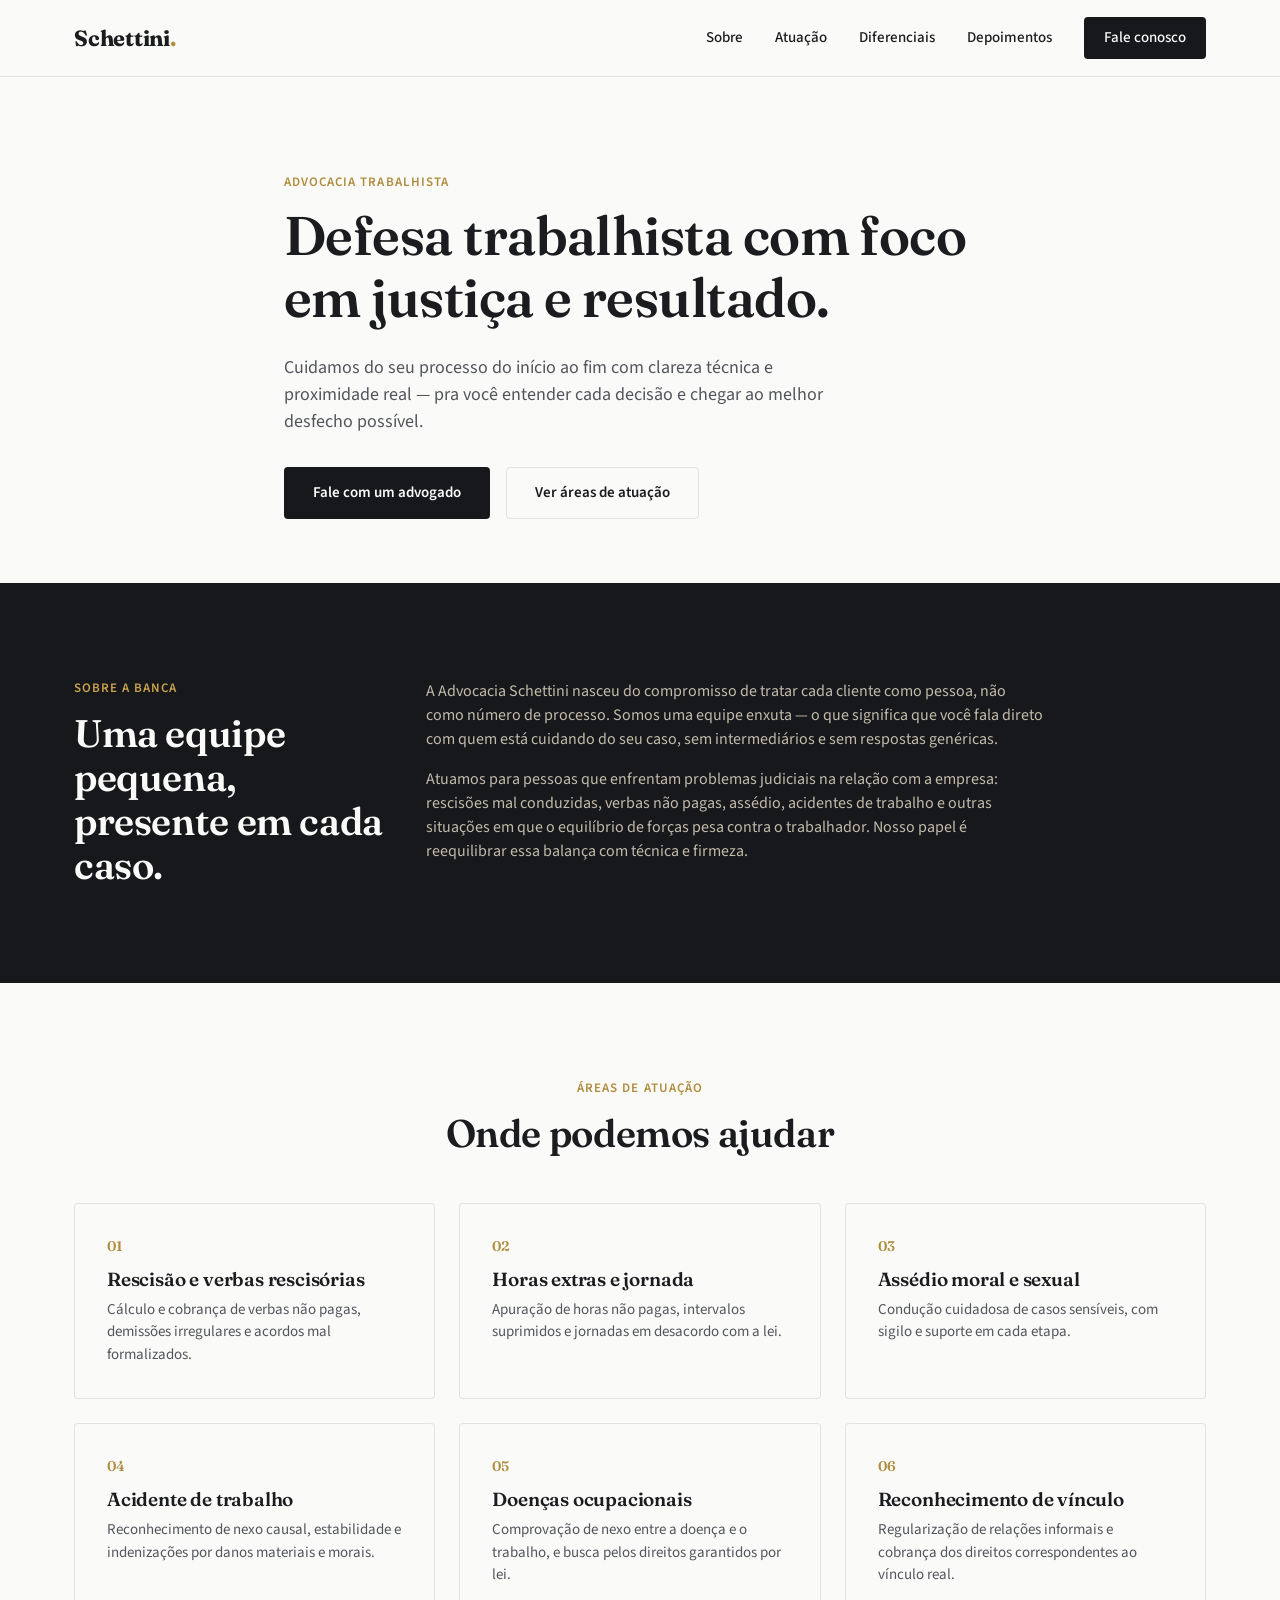
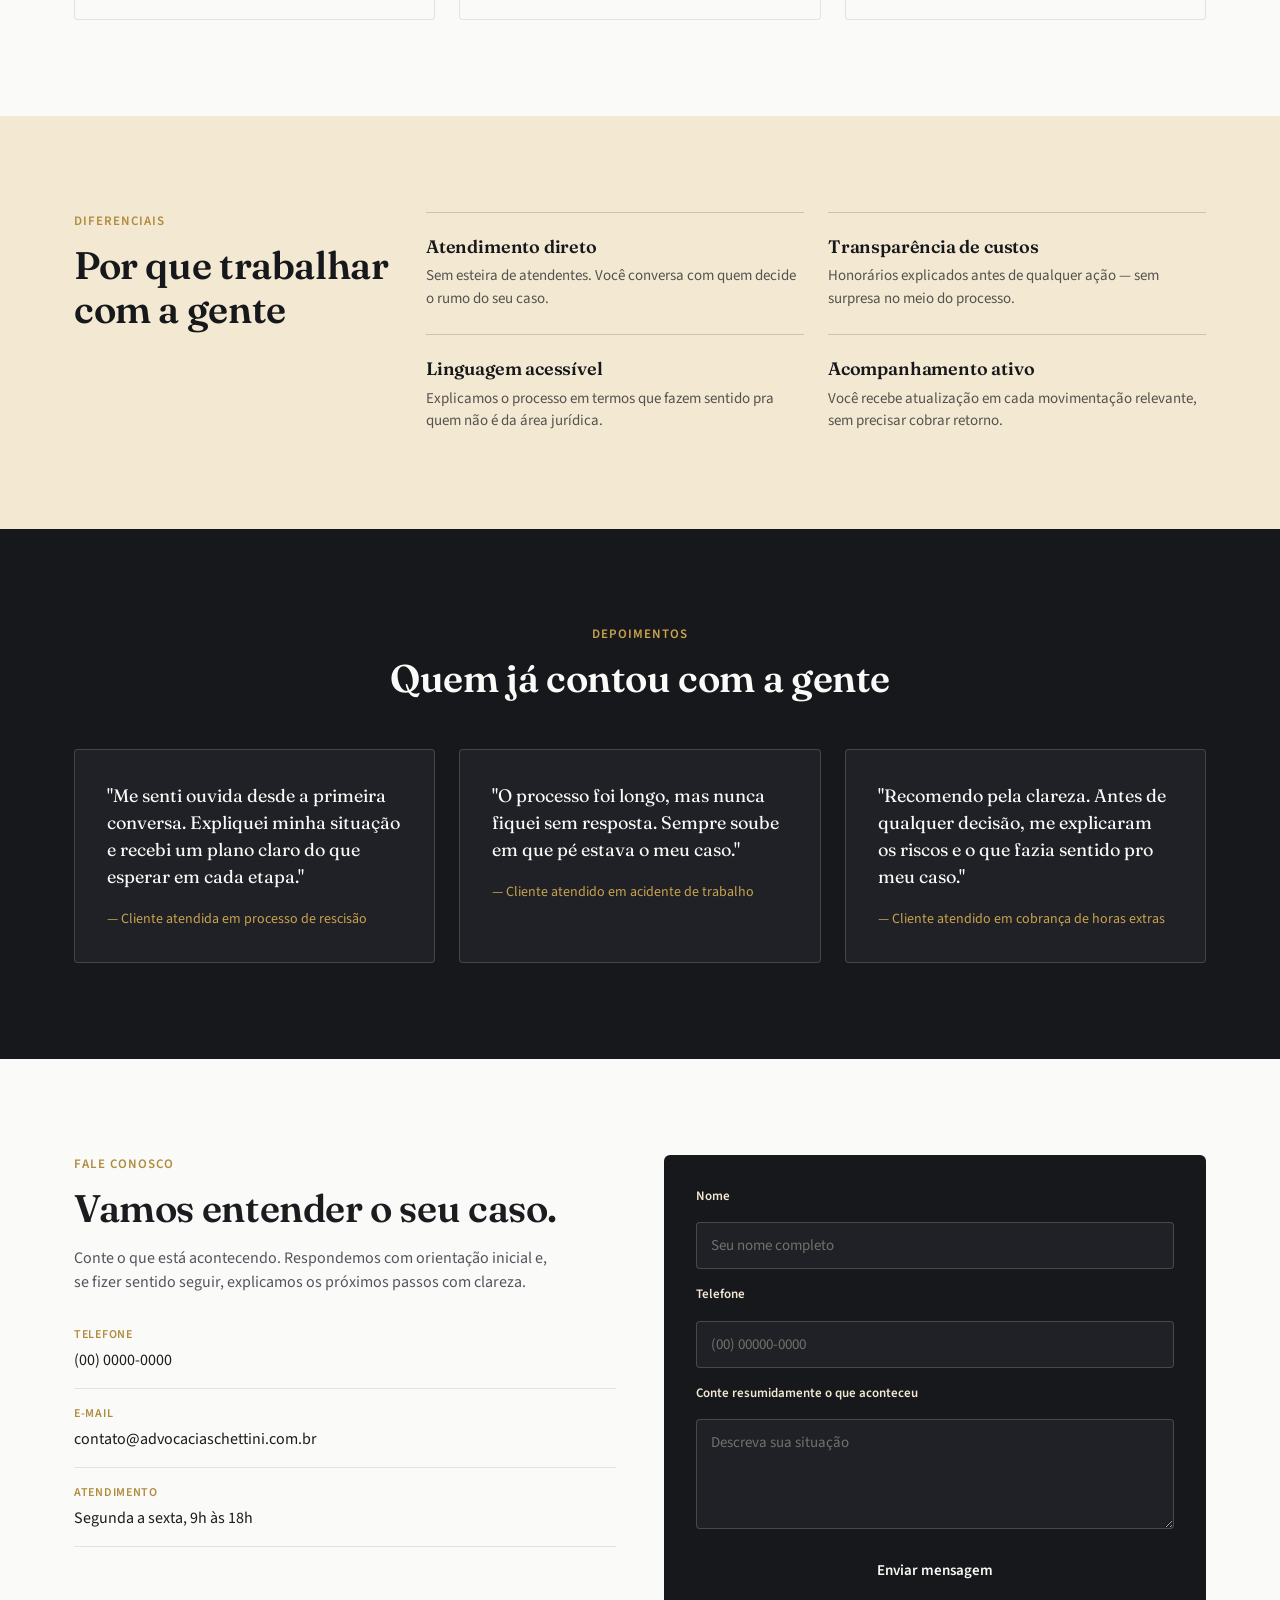
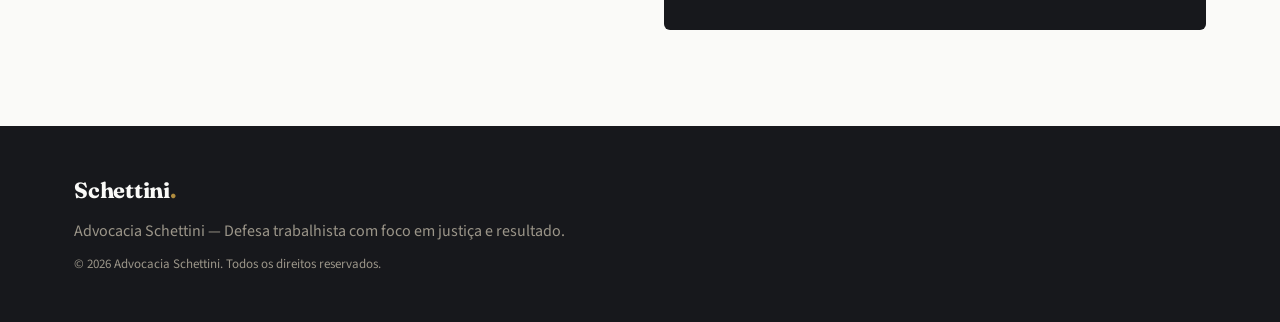
==== clientes/advocacia-schettini/saidas/site/index.html @ c508496f "NimbusOS: publica saídas de advocacia-schettini" ====
<!DOCTYPE html>
<html lang="pt-BR">
<head>
<meta charset="UTF-8">
<meta name="viewport" content="width=device-width, initial-scale=1.0">
<title>Advocacia Schettini — Direito Trabalhista</title>
<meta name="description" content="Advocacia Schettini: defesa trabalhista com foco em justiça e resultado. Atendimento próximo, condução técnica e transparência em cada etapa do processo.">
<link rel="preconnect" href="https://fonts.googleapis.com">
<link rel="preconnect" href="https://fonts.gstatic.com" crossorigin>
<link href="https://fonts.googleapis.com/css2?family=Fraunces:opsz,wght@9..144,400;9..144,500;9..144,600;9..144,700&family=Source+Sans+3:wght@400;500;600;700&display=swap" rel="stylesheet">
<link rel="stylesheet" href="styles.css">
</head>
<body>

<header class="site-header">
  <div class="wrap header-inner">
    <a href="#topo" class="brand">Schettini<span class="brand-dot">.</span></a>
    <nav class="nav" aria-label="Navegação principal">
      <a href="#sobre">Sobre</a>
      <a href="#atuacao">Atuação</a>
      <a href="#diferenciais">Diferenciais</a>
      <a href="#depoimentos">Depoimentos</a>
      <a href="#contato" class="nav-cta">Fale conosco</a>
    </nav>
    <button class="menu-toggle" aria-label="Abrir menu" aria-expanded="false" aria-controls="mobile-nav">
      <span></span><span></span><span></span>
    </button>
  </div>
  <nav id="mobile-nav" class="mobile-nav" aria-label="Navegação móvel">
    <a href="#sobre">Sobre</a>
    <a href="#atuacao">Atuação</a>
    <a href="#diferenciais">Diferenciais</a>
    <a href="#depoimentos">Depoimentos</a>
    <a href="#contato">Fale conosco</a>
  </nav>
</header>

<main id="topo">

  <section class="hero">
    <div class="wrap hero-inner">
      <p class="eyebrow">Advocacia trabalhista</p>
      <h1>Defesa trabalhista com foco em justiça e resultado.</h1>
      <p class="hero-lede">Cuidamos do seu processo do início ao fim com clareza técnica e proximidade real — pra você entender cada decisão e chegar ao melhor desfecho possível.</p>
      <div class="hero-actions">
        <a href="#contato" class="btn btn-primary">Fale com um advogado</a>
        <a href="#atuacao" class="btn btn-ghost">Ver áreas de atuação</a>
      </div>
    </div>
  </section>

  <section id="sobre" class="section section-dark">
    <div class="wrap section-grid">
      <div class="section-head">
        <p class="eyebrow">Sobre a banca</p>
        <h2>Uma equipe pequena, presente em cada caso.</h2>
      </div>
      <div class="section-body">
        <p>A Advocacia Schettini nasceu do compromisso de tratar cada cliente como pessoa, não como número de processo. Somos uma equipe enxuta — o que significa que você fala direto com quem está cuidando do seu caso, sem intermediários e sem respostas genéricas.</p>
        <p>Atuamos para pessoas que enfrentam problemas judiciais na relação com a empresa: rescisões mal conduzidas, verbas não pagas, assédio, acidentes de trabalho e outras situações em que o equilíbrio de forças pesa contra o trabalhador. Nosso papel é reequilibrar essa balança com técnica e firmeza.</p>
      </div>
    </div>
  </section>

  <section id="atuacao" class="section section-light">
    <div class="wrap">
      <div class="section-head section-head-center">
        <p class="eyebrow">Áreas de atuação</p>
        <h2>Onde podemos ajudar</h2>
      </div>
      <div class="cards-grid">
        <article class="card">
          <span class="card-index">01</span>
          <h3>Rescisão e verbas rescisórias</h3>
          <p>Cálculo e cobrança de verbas não pagas, demissões irregulares e acordos mal formalizados.</p>
        </article>
        <article class="card">
          <span class="card-index">02</span>
          <h3>Horas extras e jornada</h3>
          <p>Apuração de horas não pagas, intervalos suprimidos e jornadas em desacordo com a lei.</p>
        </article>
        <article class="card">
          <span class="card-index">03</span>
          <h3>Assédio moral e sexual</h3>
          <p>Condução cuidadosa de casos sensíveis, com sigilo e suporte em cada etapa.</p>
        </article>
        <article class="card">
          <span class="card-index">04</span>
          <h3>Acidente de trabalho</h3>
          <p>Reconhecimento de nexo causal, estabilidade e indenizações por danos materiais e morais.</p>
        </article>
        <article class="card">
          <span class="card-index">05</span>
          <h3>Doenças ocupacionais</h3>
          <p>Comprovação de nexo entre a doença e o trabalho, e busca pelos direitos garantidos por lei.</p>
        </article>
        <article class="card">
          <span class="card-index">06</span>
          <h3>Reconhecimento de vínculo</h3>
          <p>Regularização de relações informais e cobrança dos direitos correspondentes ao vínculo real.</p>
        </article>
      </div>
    </div>
  </section>

  <section id="diferenciais" class="section section-accent">
    <div class="wrap section-grid">
      <div class="section-head">
        <p class="eyebrow">Diferenciais</p>
        <h2>Por que trabalhar com a gente</h2>
      </div>
      <div class="diff-list">
        <div class="diff-item">
          <h3>Atendimento direto</h3>
          <p>Sem esteira de atendentes. Você conversa com quem decide o rumo do seu caso.</p>
        </div>
        <div class="diff-item">
          <h3>Transparência de custos</h3>
          <p>Honorários explicados antes de qualquer ação — sem surpresa no meio do processo.</p>
        </div>
        <div class="diff-item">
          <h3>Linguagem acessível</h3>
          <p>Explicamos o processo em termos que fazem sentido pra quem não é da área jurídica.</p>
        </div>
        <div class="diff-item">
          <h3>Acompanhamento ativo</h3>
          <p>Você recebe atualização em cada movimentação relevante, sem precisar cobrar retorno.</p>
        </div>
      </div>
    </div>
  </section>

  <section id="depoimentos" class="section section-dark">
    <div class="wrap">
      <div class="section-head section-head-center">
        <p class="eyebrow">Depoimentos</p>
        <h2>Quem já contou com a gente</h2>
      </div>
      <div class="testimonial-grid">
        <blockquote class="testimonial">
          <p>"Me senti ouvida desde a primeira conversa. Expliquei minha situação e recebi um plano claro do que esperar em cada etapa."</p>
          <cite>— Cliente atendida em processo de rescisão</cite>
        </blockquote>
        <blockquote class="testimonial">
          <p>"O processo foi longo, mas nunca fiquei sem resposta. Sempre soube em que pé estava o meu caso."</p>
          <cite>— Cliente atendido em acidente de trabalho</cite>
        </blockquote>
        <blockquote class="testimonial">
          <p>"Recomendo pela clareza. Antes de qualquer decisão, me explicaram os riscos e o que fazia sentido pro meu caso."</p>
          <cite>— Cliente atendido em cobrança de horas extras</cite>
        </blockquote>
      </div>
    </div>
  </section>

  <section id="contato" class="section section-light">
    <div class="wrap contato-grid">
      <div class="contato-info">
        <p class="eyebrow">Fale conosco</p>
        <h2>Vamos entender o seu caso.</h2>
        <p class="contato-lede">Conte o que está acontecendo. Respondemos com orientação inicial e, se fizer sentido seguir, explicamos os próximos passos com clareza.</p>
        <ul class="contato-list">
          <li><span>Telefone</span>(00) 0000-0000</li>
          <li><span>E-mail</span>contato@advocaciaschettini.com.br</li>
          <li><span>Atendimento</span>Segunda a sexta, 9h às 18h</li>
        </ul>
      </div>
      <form class="contato-form" action="#" method="post">
        <label for="nome">Nome</label>
        <input type="text" id="nome" name="nome" placeholder="Seu nome completo" required>

        <label for="telefone">Telefone</label>
        <input type="tel" id="telefone" name="telefone" placeholder="(00) 00000-0000" required>

        <label for="mensagem">Conte resumidamente o que aconteceu</label>
        <textarea id="mensagem" name="mensagem" rows="4" placeholder="Descreva sua situação" required></textarea>

        <button type="submit" class="btn btn-primary btn-block">Enviar mensagem</button>
      </form>
    </div>
  </section>

</main>

<footer class="site-footer">
  <div class="wrap footer-inner">
    <a href="#topo" class="brand brand-footer">Schettini<span class="brand-dot">.</span></a>
    <p>Advocacia Schettini — Defesa trabalhista com foco em justiça e resultado.</p>
    <p class="footer-meta">© <span id="ano"></span> Advocacia Schettini. Todos os direitos reservados.</p>
  </div>
</footer>

<script>
  document.getElementById('ano').textContent = new Date().getFullYear();
  const toggle = document.querySelector('.menu-toggle');
  const mobileNav = document.getElementById('mobile-nav');
  toggle.addEventListener('click', () => {
    const isOpen = mobileNav.classList.toggle('is-open');
    toggle.classList.toggle('is-open', isOpen);
    toggle.setAttribute('aria-expanded', isOpen);
  });
  mobileNav.querySelectorAll('a').forEach(link => {
    link.addEventListener('click', () => {
      mobileNav.classList.remove('is-open');
      toggle.classList.remove('is-open');
      toggle.setAttribute('aria-expanded', 'false');
    });
  });
</script>
</body>
</html>
---- clientes/advocacia-schettini/saidas/site/styles.css ----
/* ---------- Reset ---------- */
* { box-sizing: border-box; margin: 0; padding: 0; }
html { scroll-behavior: smooth; }
img { max-width: 100%; display: block; }
button { font: inherit; cursor: pointer; }

/* ---------- Tokens globais ---------- */
:root {
  --white: #FAFAF8;
  --charcoal-900: #17181C;
  --charcoal-800: #1F2126;
  --charcoal-700: #2B2E35;
  --charcoal-600: #454952;
  --gold-500: #B08C3E;
  --gold-400: #C9A24E;
  --gold-100: #F3E9D2;
  --ink: #1B1C1F;
  --ink-soft: #52555C;
  --border-soft: rgba(27, 28, 31, 0.10);

  --font-display: 'Fraunces', 'Georgia', serif;
  --font-body: 'Source Sans 3', 'Segoe UI', sans-serif;

  --space-1: 4px;
  --space-2: 8px;
  --space-3: 12px;
  --space-4: 16px;
  --space-6: 24px;
  --space-8: 32px;
  --space-12: 48px;
  --space-16: 64px;
  --space-24: 96px;
}

body {
  font-family: var(--font-body);
  color: var(--ink);
  background: var(--white);
  line-height: 1.5;
  -webkit-font-smoothing: antialiased;
}

.wrap {
  max-width: 1180px;
  margin: 0 auto;
  padding: 0 var(--space-6);
}

h1, h2, h3 {
  font-family: var(--font-display);
  line-height: 1.15;
  letter-spacing: -0.01em;
  font-weight: 600;
}

a { color: inherit; text-decoration: none; }

.eyebrow {
  font-size: 13px;
  font-weight: 600;
  letter-spacing: 0.08em;
  text-transform: uppercase;
  color: var(--gold-500);
  margin-bottom: var(--space-3);
}

/* ---------- Botões ---------- */
.btn {
  display: inline-flex;
  align-items: center;
  justify-content: center;
  padding: 14px 28px;
  border-radius: 4px;
  font-weight: 600;
  font-size: 15px;
  min-height: 44px;
  transition: transform 0.15s ease, background 0.15s ease, border-color 0.15s ease;
  border: 1px solid transparent;
}
.btn-primary {
  background: var(--charcoal-900);
  color: var(--white);
}
.btn-primary:hover { transform: translateY(-1px); background: var(--charcoal-800); }
.btn-ghost {
  border-color: var(--border-soft);
  color: var(--ink);
}
.btn-ghost:hover { border-color: var(--charcoal-900); }
.btn-block { width: 100%; }

/* ---------- Header ---------- */
.site-header {
  position: sticky;
  top: 0;
  z-index: 50;
  background: rgba(250, 250, 248, 0.92);
  backdrop-filter: blur(8px);
  border-bottom: 1px solid var(--border-soft);
}
.header-inner {
  display: flex;
  align-items: center;
  justify-content: space-between;
  height: 76px;
}
.brand {
  font-family: var(--font-display);
  font-size: 22px;
  font-weight: 700;
  letter-spacing: -0.01em;
}
.brand-dot { color: var(--gold-500); }
.nav {
  display: none;
  align-items: center;
  gap: var(--space-8);
  font-size: 15px;
  font-weight: 500;
}
.nav a:not(.nav-cta):hover { color: var(--gold-500); }
.nav-cta {
  background: var(--charcoal-900);
  color: var(--white);
  padding: 10px 20px;
  border-radius: 4px;
}
.nav-cta:hover { background: var(--charcoal-800); }

.menu-toggle {
  width: 44px;
  height: 44px;
  background: none;
  border: none;
  display: flex;
  flex-direction: column;
  align-items: center;
  justify-content: center;
  gap: 5px;
}
.menu-toggle span {
  width: 22px;
  height: 2px;
  background: var(--ink);
  transition: transform 0.2s ease, opacity 0.2s ease;
}
.menu-toggle.is-open span:nth-child(1) { transform: translateY(7px) rotate(45deg); }
.menu-toggle.is-open span:nth-child(2) { opacity: 0; }
.menu-toggle.is-open span:nth-child(3) { transform: translateY(-7px) rotate(-45deg); }

.mobile-nav {
  display: flex;
  flex-direction: column;
  max-height: 0;
  overflow: hidden;
  transition: max-height 0.25s ease;
  background: var(--white);
  border-bottom: 1px solid var(--border-soft);
}
.mobile-nav.is-open { max-height: 320px; }
.mobile-nav a {
  padding: var(--space-4) var(--space-6);
  border-top: 1px solid var(--border-soft);
  font-weight: 500;
}

/* ---------- Hero ---------- */
.hero {
  background: var(--white);
  padding: var(--space-24) 0 var(--space-16);
}
.hero-inner { max-width: 760px; }
.hero h1 {
  font-size: clamp(2.1rem, 5vw, 3.4rem);
  margin-bottom: var(--space-6);
}
.hero-lede {
  font-size: 18px;
  color: var(--ink-soft);
  max-width: 560px;
  margin-bottom: var(--space-8);
}
.hero-actions {
  display: flex;
  flex-wrap: wrap;
  gap: var(--space-4);
}

/* ---------- Seções genéricas ---------- */
.section { padding: var(--space-24) 0; }

.section-light {
  background: var(--white);
  color: var(--ink);
}
.section-light .eyebrow { color: var(--gold-500); }

.section-dark {
  background: var(--charcoal-900);
  color: var(--gold-100);
}
.section-dark h2 { color: var(--white); }
.section-dark .eyebrow { color: var(--gold-400); }
.section-dark p { color: rgba(243, 233, 210, 0.78); }

.section-accent {
  background: var(--gold-100);
  color: var(--charcoal-900);
}
.section-accent .eyebrow { color: var(--gold-500); }
.section-accent h2 { color: var(--charcoal-900); }

.section-grid {
  display: grid;
  gap: var(--space-8);
}
.section-head h2 { font-size: clamp(1.7rem, 3.4vw, 2.4rem); }
.section-head-center { text-align: center; max-width: 640px; margin: 0 auto var(--space-12); }
.section-body p { margin-bottom: var(--space-4); max-width: 620px; }
.section-body p:last-child { margin-bottom: 0; }

/* ---------- Cards (Atuação) ---------- */
.cards-grid {
  display: grid;
  grid-template-columns: 1fr;
  gap: var(--space-6);
}
.card {
  padding: var(--space-8);
  border: 1px solid var(--border-soft);
  border-radius: 4px;
  background: var(--white);
}
.card-index {
  display: block;
  font-family: var(--font-display);
  font-size: 14px;
  color: var(--gold-500);
  font-weight: 600;
  margin-bottom: var(--space-3);
}
.card h3 { font-size: 19px; margin-bottom: var(--space-2); }
.card p { color: var(--ink-soft); font-size: 15px; }

/* ---------- Diferenciais ---------- */
.diff-list {
  display: grid;
  grid-template-columns: 1fr;
  gap: var(--space-6);
}
.diff-item {
  padding-top: var(--space-6);
  border-top: 1px solid rgba(23, 24, 28, 0.18);
}
.diff-item h3 { font-size: 18px; margin-bottom: var(--space-2); }
.diff-item p { color: rgba(23, 24, 28, 0.72); font-size: 15px; }

/* ---------- Depoimentos ---------- */
.testimonial-grid {
  display: grid;
  grid-template-columns: 1fr;
  gap: var(--space-6);
}
.testimonial {
  padding: var(--space-8);
  border: 1px solid rgba(243, 233, 210, 0.18);
  border-radius: 4px;
  background: var(--charcoal-800);
}
.testimonial p {
  font-family: var(--font-display);
  font-size: 18px;
  line-height: 1.5;
  color: var(--white);
  margin-bottom: var(--space-4);
}
.testimonial cite {
  font-style: normal;
  font-size: 14px;
  color: var(--gold-400);
}

/* ---------- Contato ---------- */
.contato-grid {
  display: grid;
  grid-template-columns: 1fr;
  gap: var(--space-12);
}
.contato-info h2 { font-size: clamp(1.7rem, 3.4vw, 2.4rem); margin-bottom: var(--space-4); }
.contato-lede { color: var(--ink-soft); margin-bottom: var(--space-8); max-width: 480px; }
.contato-list { list-style: none; display: flex; flex-direction: column; gap: var(--space-4); }
.contato-list li {
  font-size: 16px;
  padding-bottom: var(--space-4);
  border-bottom: 1px solid var(--border-soft);
}
.contato-list span {
  display: block;
  font-size: 12px;
  text-transform: uppercase;
  letter-spacing: 0.06em;
  color: var(--gold-500);
  margin-bottom: var(--space-1);
  font-weight: 600;
}

.contato-form {
  display: flex;
  flex-direction: column;
  gap: var(--space-4);
  background: var(--charcoal-900);
  padding: var(--space-8);
  border-radius: 6px;
}
.contato-form label {
  font-size: 13px;
  font-weight: 600;
  color: var(--gold-100);
}
.contato-form input,
.contato-form textarea {
  width: 100%;
  padding: 12px 14px;
  border-radius: 4px;
  border: 1px solid rgba(243, 233, 210, 0.2);
  background: var(--charcoal-800);
  color: var(--white);
  font-family: var(--font-body);
  font-size: 15px;
  min-height: 44px;
}
.contato-form textarea { min-height: 96px; resize: vertical; }
.contato-form input::placeholder,
.contato-form textarea::placeholder { color: rgba(243, 233, 210, 0.4); }
.contato-form input:focus,
.contato-form textarea:focus {
  outline: none;
  border-color: var(--gold-400);
}

/* ---------- Footer ---------- */
.site-footer {
  background: var(--charcoal-900);
  color: rgba(243, 233, 210, 0.6);
  padding: var(--space-12) 0;
}
.footer-inner {
  display: flex;
  flex-direction: column;
  gap: var(--space-3);
}
.brand-footer { color: var(--white); }
.footer-meta { font-size: 13px; }

/* ---------- Responsivo ---------- */
@media (min-width: 768px) {
  .nav { display: flex; }
  .menu-toggle { display: none; }
  .mobile-nav { display: none; }

  .section-grid { grid-template-columns: 320px 1fr; }
  .cards-grid { grid-template-columns: repeat(2, 1fr); }
  .diff-list { grid-template-columns: repeat(2, 1fr); }
  .testimonial-grid { grid-template-columns: repeat(3, 1fr); }
  .contato-grid { grid-template-columns: 1fr 1fr; align-items: start; }
}

@media (min-width: 1024px) {
  .cards-grid { grid-template-columns: repeat(3, 1fr); }
}
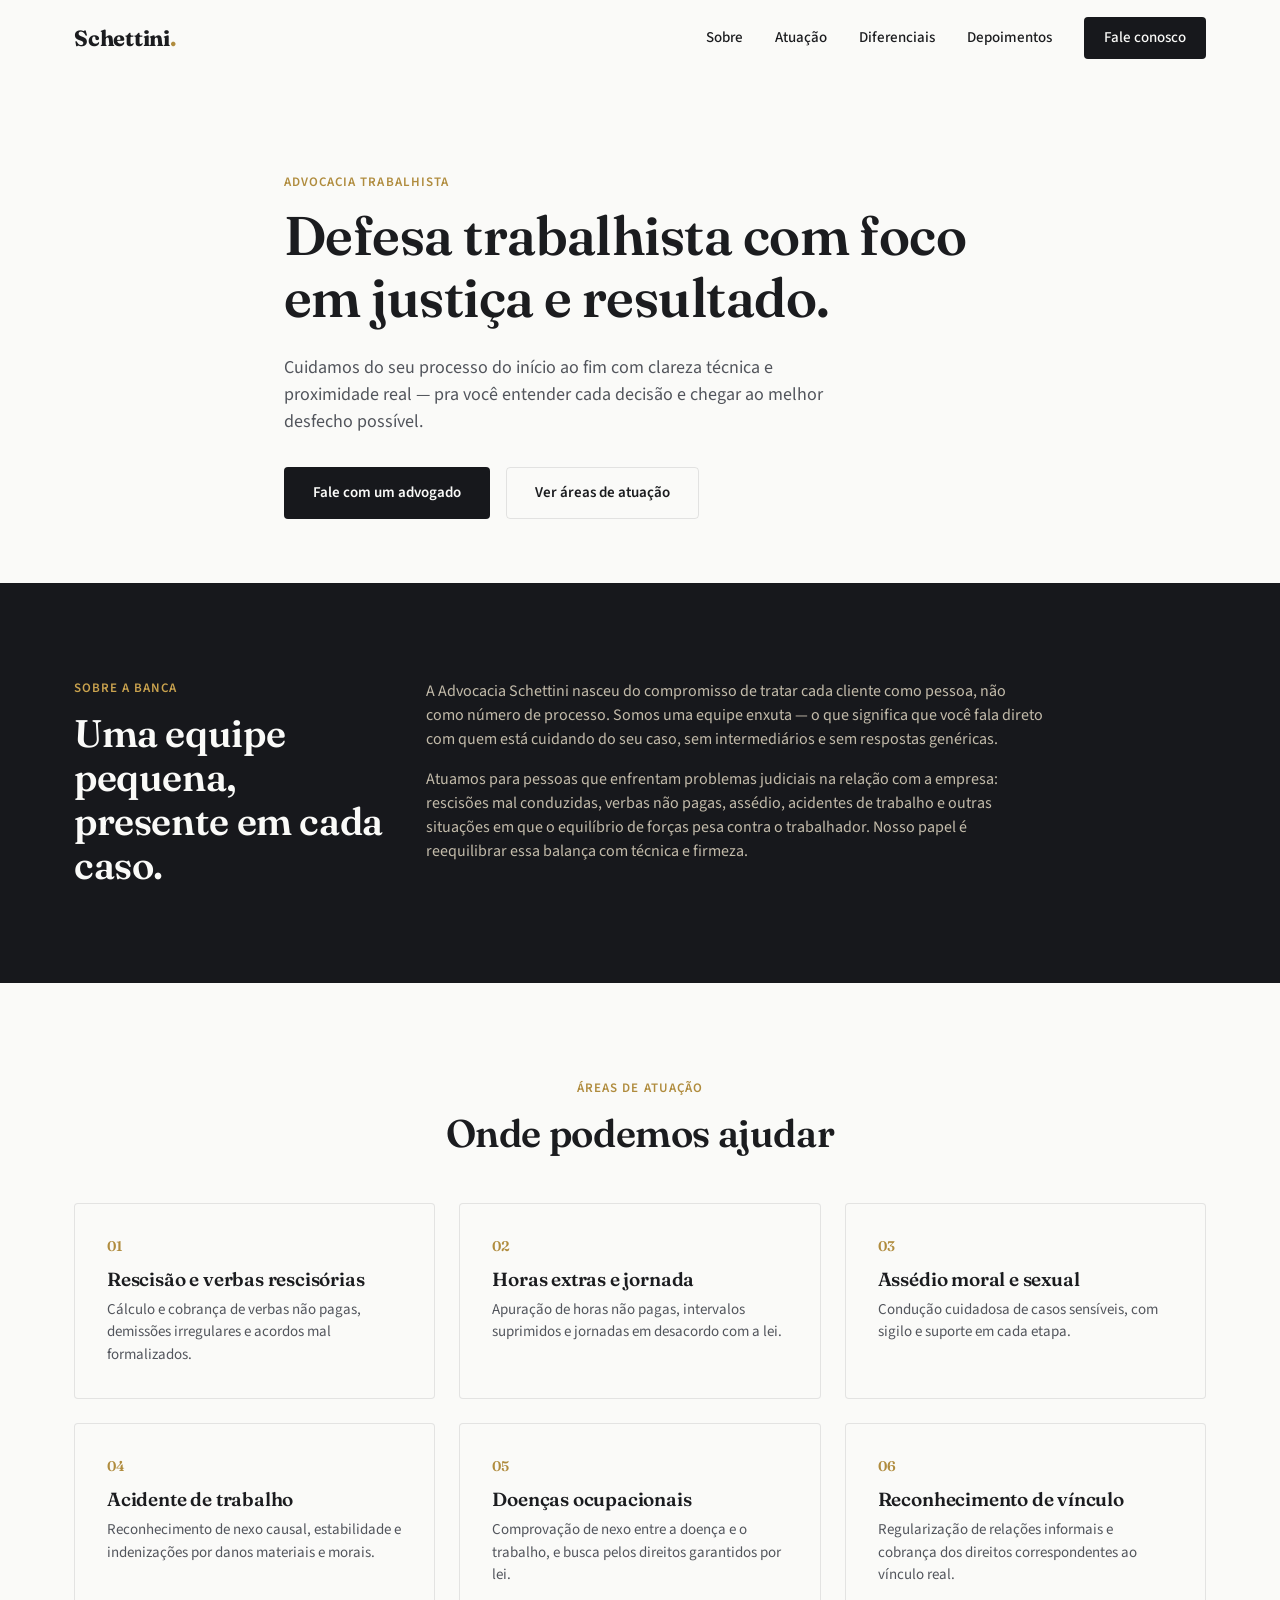
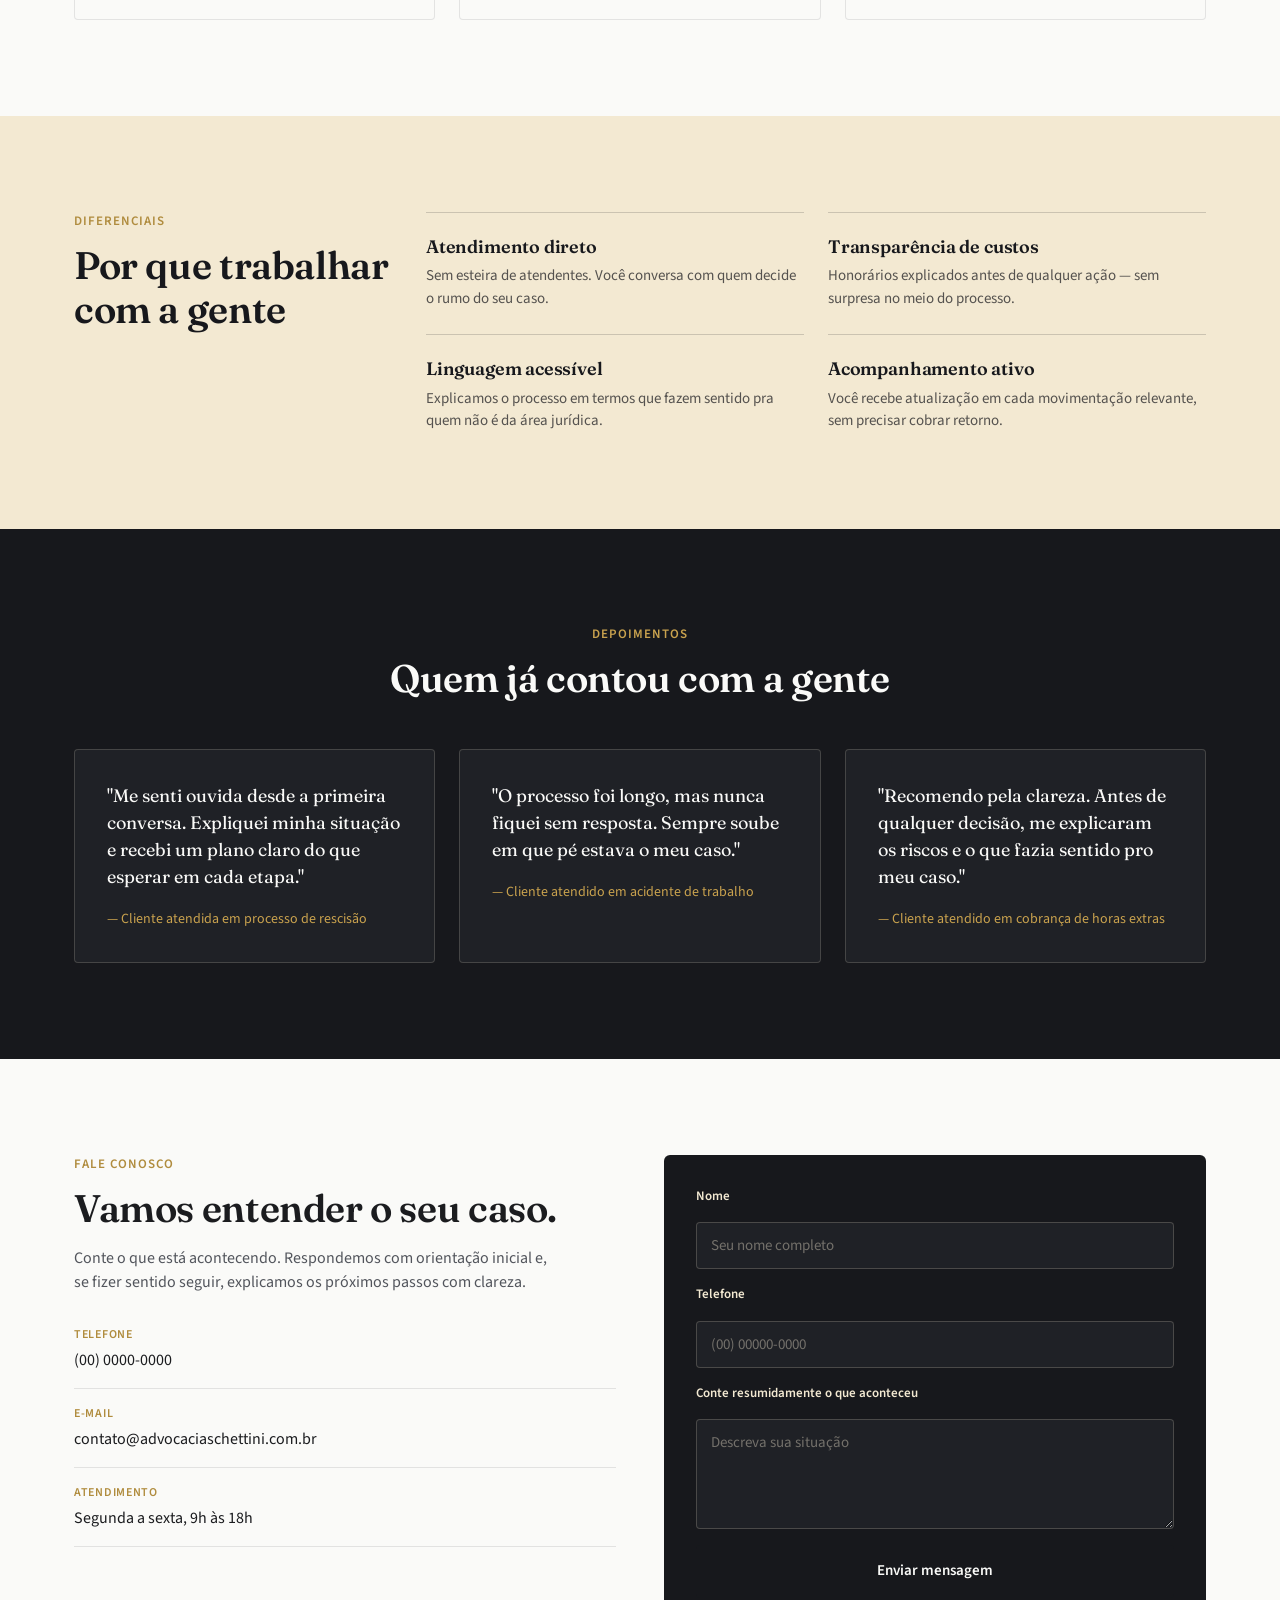
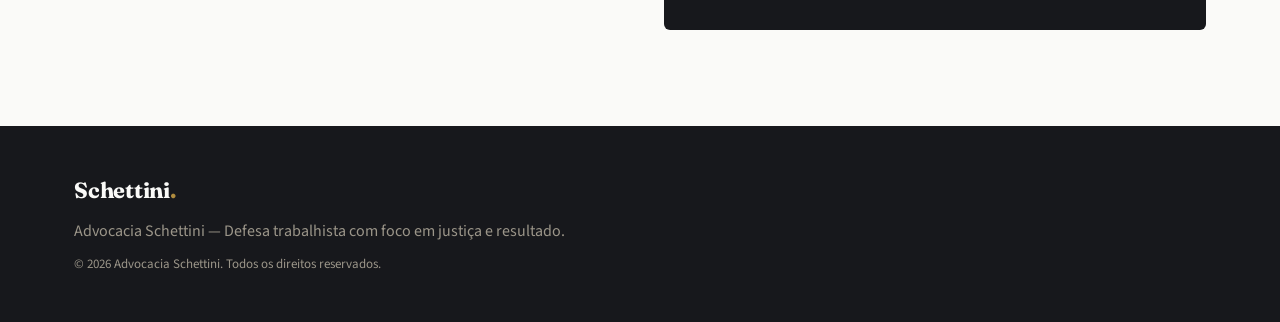
==== commit c034123a: "NimbusOS: publica saídas de advocacia-schettini" ====
--- a/clientes/advocacia-schettini/saidas/site/index.html
+++ b/clientes/advocacia-schettini/saidas/site/index.html
@@ -39,10 +39,10 @@
 
   <section class="hero">
     <div class="wrap hero-inner">
-      <p class="eyebrow">Advocacia trabalhista</p>
-      <h1>Defesa trabalhista com foco em justiça e resultado.</h1>
-      <p class="hero-lede">Cuidamos do seu processo do início ao fim com clareza técnica e proximidade real — pra você entender cada decisão e chegar ao melhor desfecho possível.</p>
-      <div class="hero-actions">
+      <p class="eyebrow hero-anim" style="--d:0s">Advocacia trabalhista</p>
+      <h1 class="hero-anim" style="--d:0.08s">Defesa trabalhista com foco em justiça e resultado.</h1>
+      <p class="hero-lede hero-anim" style="--d:0.16s">Cuidamos do seu processo do início ao fim com clareza técnica e proximidade real — pra você entender cada decisão e chegar ao melhor desfecho possível.</p>
+      <div class="hero-actions hero-anim" style="--d:0.24s">
         <a href="#contato" class="btn btn-primary">Fale com um advogado</a>
         <a href="#atuacao" class="btn btn-ghost">Ver áreas de atuação</a>
       </div>
@@ -51,11 +51,11 @@
 
   <section id="sobre" class="section section-dark">
     <div class="wrap section-grid">
-      <div class="section-head">
+      <div class="section-head" data-reveal>
         <p class="eyebrow">Sobre a banca</p>
         <h2>Uma equipe pequena, presente em cada caso.</h2>
       </div>
-      <div class="section-body">
+      <div class="section-body" data-reveal style="--d:0.1s">
         <p>A Advocacia Schettini nasceu do compromisso de tratar cada cliente como pessoa, não como número de processo. Somos uma equipe enxuta — o que significa que você fala direto com quem está cuidando do seu caso, sem intermediários e sem respostas genéricas.</p>
         <p>Atuamos para pessoas que enfrentam problemas judiciais na relação com a empresa: rescisões mal conduzidas, verbas não pagas, assédio, acidentes de trabalho e outras situações em que o equilíbrio de forças pesa contra o trabalhador. Nosso papel é reequilibrar essa balança com técnica e firmeza.</p>
       </div>
@@ -64,37 +64,37 @@
 
   <section id="atuacao" class="section section-light">
     <div class="wrap">
-      <div class="section-head section-head-center">
+      <div class="section-head section-head-center" data-reveal>
         <p class="eyebrow">Áreas de atuação</p>
         <h2>Onde podemos ajudar</h2>
       </div>
       <div class="cards-grid">
-        <article class="card">
+        <article class="card" data-reveal style="--d:0s">
           <span class="card-index">01</span>
           <h3>Rescisão e verbas rescisórias</h3>
           <p>Cálculo e cobrança de verbas não pagas, demissões irregulares e acordos mal formalizados.</p>
         </article>
-        <article class="card">
+        <article class="card" data-reveal style="--d:0.06s">
           <span class="card-index">02</span>
           <h3>Horas extras e jornada</h3>
           <p>Apuração de horas não pagas, intervalos suprimidos e jornadas em desacordo com a lei.</p>
         </article>
-        <article class="card">
+        <article class="card" data-reveal style="--d:0.12s">
           <span class="card-index">03</span>
           <h3>Assédio moral e sexual</h3>
           <p>Condução cuidadosa de casos sensíveis, com sigilo e suporte em cada etapa.</p>
         </article>
-        <article class="card">
+        <article class="card" data-reveal style="--d:0s">
           <span class="card-index">04</span>
           <h3>Acidente de trabalho</h3>
           <p>Reconhecimento de nexo causal, estabilidade e indenizações por danos materiais e morais.</p>
         </article>
-        <article class="card">
+        <article class="card" data-reveal style="--d:0.06s">
           <span class="card-index">05</span>
           <h3>Doenças ocupacionais</h3>
           <p>Comprovação de nexo entre a doença e o trabalho, e busca pelos direitos garantidos por lei.</p>
         </article>
-        <article class="card">
+        <article class="card" data-reveal style="--d:0.12s">
           <span class="card-index">06</span>
           <h3>Reconhecimento de vínculo</h3>
           <p>Regularização de relações informais e cobrança dos direitos correspondentes ao vínculo real.</p>
@@ -105,24 +105,24 @@
 
   <section id="diferenciais" class="section section-accent">
     <div class="wrap section-grid">
-      <div class="section-head">
+      <div class="section-head" data-reveal>
         <p class="eyebrow">Diferenciais</p>
         <h2>Por que trabalhar com a gente</h2>
       </div>
       <div class="diff-list">
-        <div class="diff-item">
+        <div class="diff-item" data-reveal style="--d:0s">
           <h3>Atendimento direto</h3>
           <p>Sem esteira de atendentes. Você conversa com quem decide o rumo do seu caso.</p>
         </div>
-        <div class="diff-item">
+        <div class="diff-item" data-reveal style="--d:0.06s">
           <h3>Transparência de custos</h3>
           <p>Honorários explicados antes de qualquer ação — sem surpresa no meio do processo.</p>
         </div>
-        <div class="diff-item">
+        <div class="diff-item" data-reveal style="--d:0.12s">
           <h3>Linguagem acessível</h3>
           <p>Explicamos o processo em termos que fazem sentido pra quem não é da área jurídica.</p>
         </div>
-        <div class="diff-item">
+        <div class="diff-item" data-reveal style="--d:0.18s">
           <h3>Acompanhamento ativo</h3>
           <p>Você recebe atualização em cada movimentação relevante, sem precisar cobrar retorno.</p>
         </div>
@@ -132,20 +132,20 @@
 
   <section id="depoimentos" class="section section-dark">
     <div class="wrap">
-      <div class="section-head section-head-center">
+      <div class="section-head section-head-center" data-reveal>
         <p class="eyebrow">Depoimentos</p>
         <h2>Quem já contou com a gente</h2>
       </div>
       <div class="testimonial-grid">
-        <blockquote class="testimonial">
+        <blockquote class="testimonial" data-reveal style="--d:0s">
           <p>"Me senti ouvida desde a primeira conversa. Expliquei minha situação e recebi um plano claro do que esperar em cada etapa."</p>
           <cite>— Cliente atendida em processo de rescisão</cite>
         </blockquote>
-        <blockquote class="testimonial">
+        <blockquote class="testimonial" data-reveal style="--d:0.08s">
           <p>"O processo foi longo, mas nunca fiquei sem resposta. Sempre soube em que pé estava o meu caso."</p>
           <cite>— Cliente atendido em acidente de trabalho</cite>
         </blockquote>
-        <blockquote class="testimonial">
+        <blockquote class="testimonial" data-reveal style="--d:0.16s">
           <p>"Recomendo pela clareza. Antes de qualquer decisão, me explicaram os riscos e o que fazia sentido pro meu caso."</p>
           <cite>— Cliente atendido em cobrança de horas extras</cite>
         </blockquote>
@@ -155,7 +155,7 @@
 
   <section id="contato" class="section section-light">
     <div class="wrap contato-grid">
-      <div class="contato-info">
+      <div class="contato-info" data-reveal>
         <p class="eyebrow">Fale conosco</p>
         <h2>Vamos entender o seu caso.</h2>
         <p class="contato-lede">Conte o que está acontecendo. Respondemos com orientação inicial e, se fizer sentido seguir, explicamos os próximos passos com clareza.</p>
@@ -165,7 +165,7 @@
           <li><span>Atendimento</span>Segunda a sexta, 9h às 18h</li>
         </ul>
       </div>
-      <form class="contato-form" action="#" method="post">
+      <form class="contato-form" data-reveal style="--d:0.12s" action="#" method="post">
         <label for="nome">Nome</label>
         <input type="text" id="nome" name="nome" placeholder="Seu nome completo" required>
 
@@ -206,6 +206,27 @@
       toggle.setAttribute('aria-expanded', 'false');
     });
   });
+
+  const prefersReducedMotion = window.matchMedia('(prefers-reduced-motion: reduce)').matches;
+  const revealEls = document.querySelectorAll('[data-reveal]');
+  if (prefersReducedMotion || !('IntersectionObserver' in window)) {
+    revealEls.forEach(el => el.classList.add('is-visible'));
+  } else {
+    const observer = new IntersectionObserver((entries) => {
+      entries.forEach(entry => {
+        if (entry.isIntersecting) {
+          entry.target.classList.add('is-visible');
+          observer.unobserve(entry.target);
+        }
+      });
+    }, { threshold: 0.15, rootMargin: '0px 0px -60px 0px' });
+    revealEls.forEach(el => observer.observe(el));
+  }
+
+  const header = document.querySelector('.site-header');
+  window.addEventListener('scroll', () => {
+    header.classList.toggle('is-scrolled', window.scrollY > 12);
+  }, { passive: true });
 </script>
 </body>
 </html>
--- a/clientes/advocacia-schettini/saidas/site/styles.css
+++ b/clientes/advocacia-schettini/saidas/site/styles.css
@@ -96,7 +96,12 @@
   z-index: 50;
   background: rgba(250, 250, 248, 0.92);
   backdrop-filter: blur(8px);
-  border-bottom: 1px solid var(--border-soft);
+  border-bottom: 1px solid transparent;
+  transition: border-color 0.25s ease, box-shadow 0.25s ease;
+}
+.site-header.is-scrolled {
+  border-bottom-color: var(--border-soft);
+  box-shadow: 0 8px 24px rgba(23, 24, 28, 0.06);
 }
 .header-inner {
   display: flex;
@@ -186,6 +191,40 @@
   gap: var(--space-4);
 }
 
+/* Entrada da hero (roda uma vez, ao carregar) */
+.hero-anim {
+  opacity: 0;
+  transform: translateY(14px);
+  animation: heroIn 0.7s cubic-bezier(0.16, 1, 0.3, 1) forwards;
+  animation-delay: var(--d, 0s);
+}
+@keyframes heroIn {
+  to { opacity: 1; transform: translateY(0); }
+}
+
+/* Revelação ao rolar */
+[data-reveal] {
+  opacity: 0;
+  transform: translateY(24px);
+  transition: opacity 0.7s cubic-bezier(0.16, 1, 0.3, 1), transform 0.7s cubic-bezier(0.16, 1, 0.3, 1);
+  transition-delay: var(--d, 0s);
+}
+[data-reveal].is-visible {
+  opacity: 1;
+  transform: translateY(0);
+}
+
+@media (prefers-reduced-motion: reduce) {
+  .hero-anim,
+  [data-reveal] {
+    opacity: 1 !important;
+    transform: none !important;
+    animation: none !important;
+    transition: none !important;
+  }
+  html { scroll-behavior: auto; }
+}
+
 /* ---------- Seções genéricas ---------- */
 .section { padding: var(--space-24) 0; }
 
@@ -230,6 +269,12 @@
   border: 1px solid var(--border-soft);
   border-radius: 4px;
   background: var(--white);
+  transition: transform 0.25s ease, border-color 0.25s ease, box-shadow 0.25s ease;
+}
+.card:hover {
+  transform: translateY(-4px);
+  border-color: var(--gold-500);
+  box-shadow: 0 12px 28px rgba(23, 24, 28, 0.08);
 }
 .card-index {
   display: block;
@@ -266,6 +311,11 @@
   border: 1px solid rgba(243, 233, 210, 0.18);
   border-radius: 4px;
   background: var(--charcoal-800);
+  transition: transform 0.25s ease, border-color 0.25s ease;
+}
+.testimonial:hover {
+  transform: translateY(-4px);
+  border-color: rgba(201, 162, 78, 0.5);
 }
 .testimonial p {
   font-family: var(--font-display);
